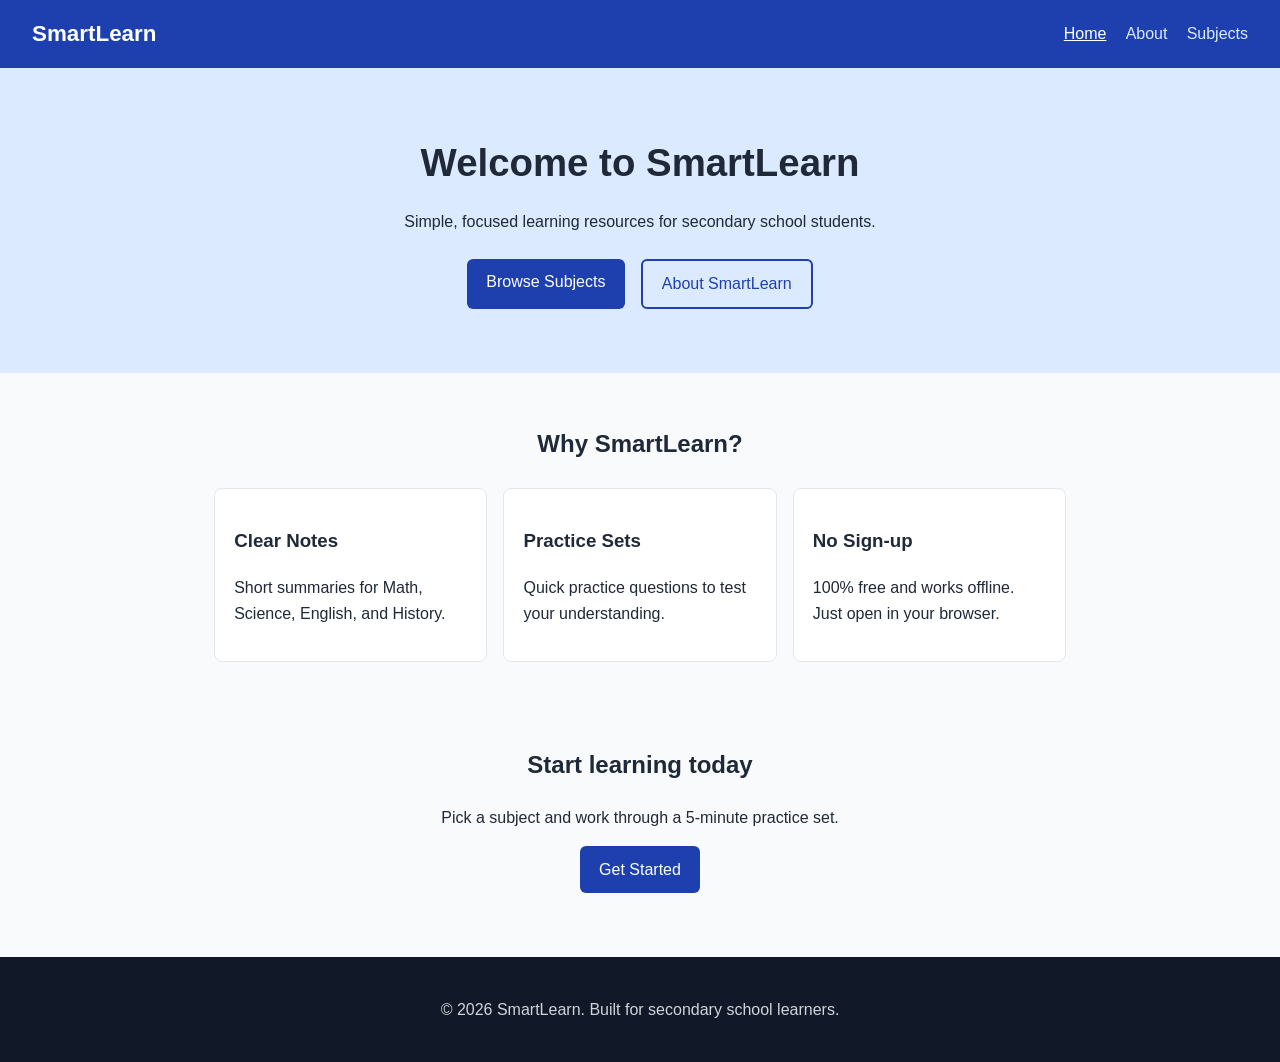
==== index.html @ db3de932 "Initial SmartLearn project: home, about, subjects pages" ====
<!DOCTYPE html>
<html lang="en">
<head>
  <meta charset="UTF-8" />
  <meta name="viewport" content="width=device-width, initial-scale=1.0" />
  <title>SmartLearn - Home</title>
  <link rel="stylesheet" href="styles.css" />
</head>
<body>
  <header>
    <nav class="navbar">
      <a href="index.html" class="logo">SmartLearn</a>
      <ul class="nav-links">
        <li><a href="index.html" class="active">Home</a></li>
        <li><a href="about.html">About</a></li>
        <li><a href="subjects.html">Subjects</a></li>
      </ul>
    </nav>
  </header>

  <main>
    <section class="hero">
      <h1>Welcome to SmartLearn</h1>
      <p>Simple, focused learning resources for secondary school students.</p>
      <div class="hero-buttons">
        <a href="subjects.html" class="btn">Browse Subjects</a>
        <a href="about.html" class="btn btn-outline">About SmartLearn</a>
      </div>
    </section>

    <section class="features">
      <h2>Why SmartLearn?</h2>
      <div class="card-grid">
        <div class="card">
          <h3>Clear Notes</h3>
          <p>Short summaries for Math, Science, English, and History.</p>
        </div>
        <div class="card">
          <h3>Practice Sets</h3>
          <p>Quick practice questions to test your understanding.</p>
        </div>
        <div class="card">
          <h3>No Sign-up</h3>
          <p>100% free and works offline. Just open in your browser.</p>
        </div>
      </div>
    </section>

    <section class="cta">
      <h2>Start learning today</h2>
      <p>Pick a subject and work through a 5-minute practice set.</p>
      <a href="subjects.html" class="btn">Get Started</a>
    </section>
  </main>

  <footer>
    <p>&copy; 2026 SmartLearn. Built for secondary school learners.</p>
  </footer>

  <script src="script.js"></script>
</body>
</html>
---- styles.css ----
/* SmartLearn - basic styling, no dependencies */
* {
  box-sizing: border-box;
}

body {
  margin: 0;
  font-family: Arial, Helvetica, sans-serif;
  line-height: 1.6;
  color: #1f2937;
  background: #f8fafc;
}

.navbar {
  display: flex;
  justify-content: space-between;
  align-items: center;
  padding: 1rem 2rem;
  background: #1e40af;
  color: #fff;
}

.logo {
  font-size: 1.4rem;
  font-weight: bold;
  color: #fff;
  text-decoration: none;
}

.nav-links {
  list-style: none;
  display: flex;
  gap: 1.2rem;
  margin: 0;
  padding: 0;
}

.nav-links a {
  color: #dbeafe;
  text-decoration: none;
}

.nav-links a.active,
.nav-links a:hover {
  color: #fff;
  text-decoration: underline;
}

.hero {
  text-align: center;
  padding: 4rem 1.5rem;
  background: #dbeafe;
}

.hero h1 {
  margin: 0 0 0.5rem;
  font-size: 2.4rem;
}

.hero-buttons {
  margin-top: 1.5rem;
  display: flex;
  gap: 1rem;
  justify-content: center;
  flex-wrap: wrap;
}

.container {
  max-width: 900px;
  margin: 0 auto;
  padding: 2rem 1.5rem;
}

.features,
.cta {
  max-width: 900px;
  margin: 0 auto;
  padding: 2rem 1.5rem;
  text-align: center;
}

.card-grid {
  display: grid;
  grid-template-columns: repeat(auto-fit, minmax(220px, 1fr));
  gap: 1rem;
  margin-top: 1.5rem;
  text-align: left;
}

.card {
  background: #fff;
  border: 1px solid #e5e7eb;
  border-radius: 8px;
  padding: 1.2rem;
}

.btn {
  display: inline-block;
  background: #1e40af;
  color: #fff;
  padding: 0.65rem 1.2rem;
  border: none;
  border-radius: 6px;
  text-decoration: none;
  cursor: pointer;
  font-size: 1rem;
}

.btn:hover {
  background: #1e3a8a;
}

.btn-outline {
  background: transparent;
  color: #1e40af;
  border: 2px solid #1e40af;
}

.btn-small {
  padding: 0.45rem 0.8rem;
  font-size: 0.9rem;
  margin-top: 0.5rem;
}

#searchInput {
  width: 100%;
  max-width: 400px;
  padding: 0.6rem;
  font-size: 1rem;
  border: 1px solid #cbd5e1;
  border-radius: 6px;
  margin-top: 1rem;
}

.muted {
  color: #64748b;
  font-size: 0.95rem;
}

.practice-set {
  margin-top: 1rem;
  padding: 0.8rem;
  background: #f1f5f9;
  border-radius: 6px;
}

.practice-set ul {
  margin: 0.5rem 0 0;
  padding-left: 1.2rem;
}

footer {
  text-align: center;
  padding: 1.5rem;
  background: #111827;
  color: #d1d5db;
  margin-top: 2rem;
}
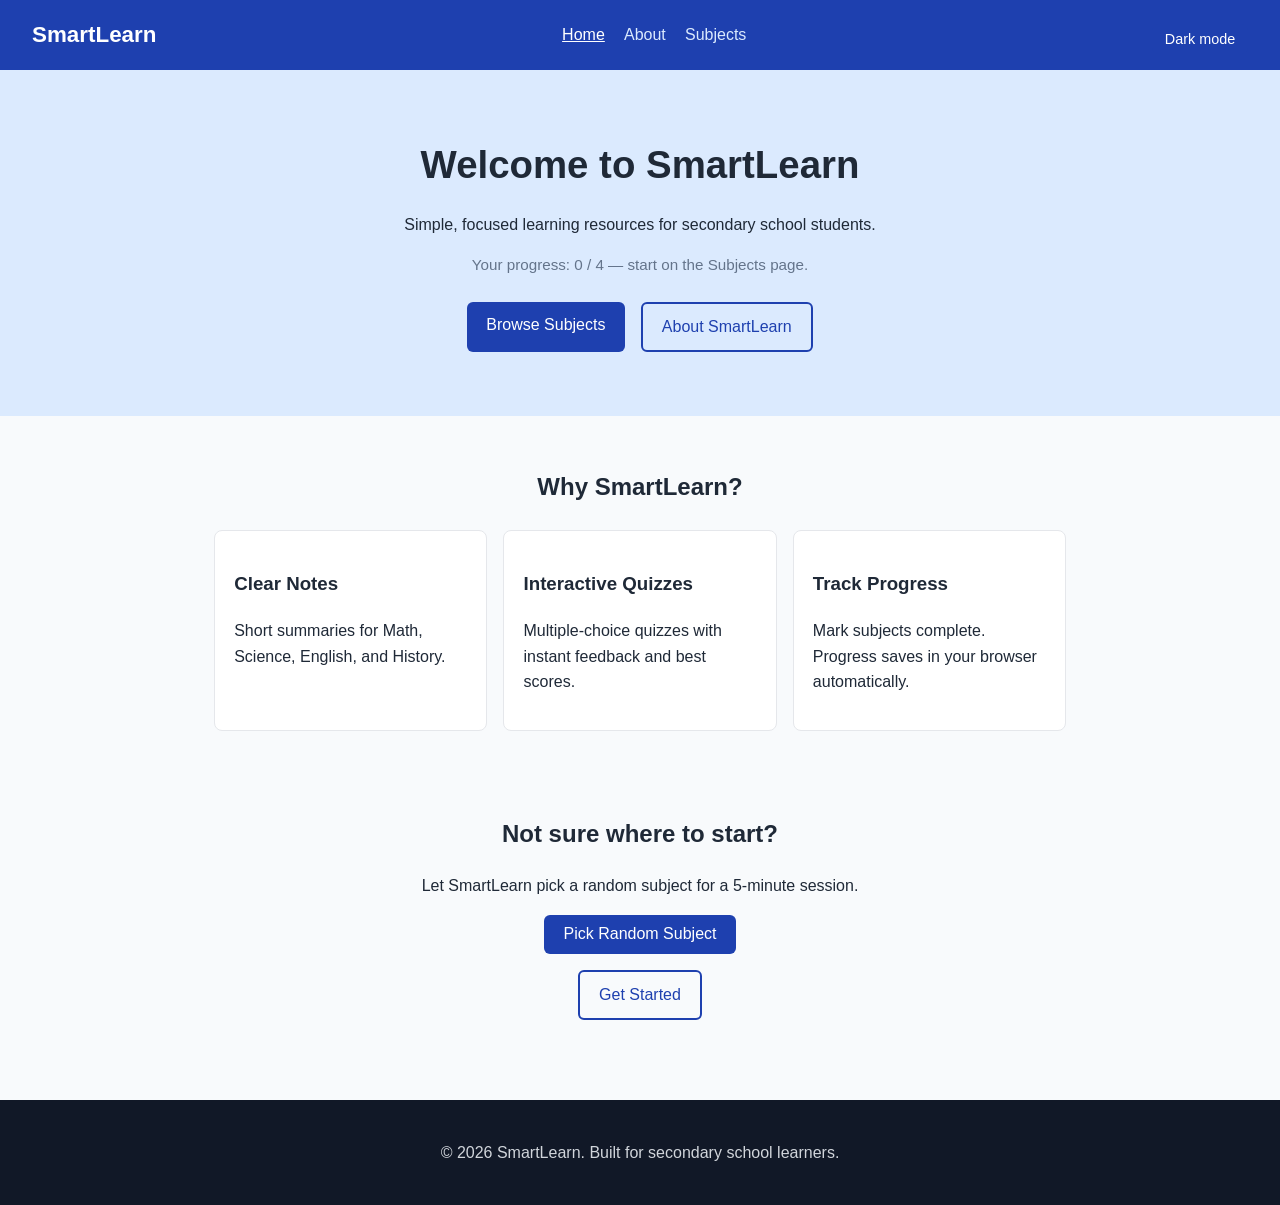
==== commit ba3404aa: "Make SmartLearn interactive: quizzes, progress, dark mode, random picker" ====
--- a/index.html
+++ b/index.html
@@ -15,6 +15,7 @@
         <li><a href="about.html">About</a></li>
         <li><a href="subjects.html">Subjects</a></li>
       </ul>
+      <button type="button" id="themeToggle" class="btn btn-small theme-btn" aria-label="Toggle dark mode">Dark mode</button>
     </nav>
   </header>
 
@@ -22,6 +23,7 @@
     <section class="hero">
       <h1>Welcome to SmartLearn</h1>
       <p>Simple, focused learning resources for secondary school students.</p>
+      <p id="homeProgress" class="muted"></p>
       <div class="hero-buttons">
         <a href="subjects.html" class="btn">Browse Subjects</a>
         <a href="about.html" class="btn btn-outline">About SmartLearn</a>
@@ -36,20 +38,22 @@
           <p>Short summaries for Math, Science, English, and History.</p>
         </div>
         <div class="card">
-          <h3>Practice Sets</h3>
-          <p>Quick practice questions to test your understanding.</p>
+          <h3>Interactive Quizzes</h3>
+          <p>Multiple-choice quizzes with instant feedback and best scores.</p>
         </div>
         <div class="card">
-          <h3>No Sign-up</h3>
-          <p>100% free and works offline. Just open in your browser.</p>
+          <h3>Track Progress</h3>
+          <p>Mark subjects complete. Progress saves in your browser automatically.</p>
         </div>
       </div>
     </section>
 
     <section class="cta">
-      <h2>Start learning today</h2>
-      <p>Pick a subject and work through a 5-minute practice set.</p>
-      <a href="subjects.html" class="btn">Get Started</a>
+      <h2>Not sure where to start?</h2>
+      <p>Let SmartLearn pick a random subject for a 5-minute session.</p>
+      <button type="button" id="randomBtn" class="btn">Pick Random Subject</button>
+      <p id="randomPick" class="muted" aria-live="polite"></p>
+      <p><a href="subjects.html" class="btn btn-outline">Get Started</a></p>
     </section>
   </main>
 
--- a/styles.css
+++ b/styles.css
@@ -1,23 +1,55 @@
-/* SmartLearn - basic styling, no dependencies */
+/* SmartLearn - lightweight, no dependencies */
 * {
   box-sizing: border-box;
+}
+
+:root {
+  --bg: #f8fafc;
+  --card: #fff;
+  --text: #1f2937;
+  --muted: #64748b;
+  --border: #e5e7eb;
+  --primary: #1e40af;
+  --primary-dark: #1e3a8a;
+  --hero: #dbeafe;
+  --panel: #f1f5f9;
+  --good: #15803d;
+  --bad: #b91c1c;
+}
+
+body.dark {
+  --bg: #0f172a;
+  --card: #1e293b;
+  --text: #e2e8f0;
+  --muted: #94a3b8;
+  --border: #334155;
+  --primary: #60a5fa;
+  --primary-dark: #3b82f6;
+  --hero: #1e293b;
+  --panel: #0b1220;
 }
 
 body {
   margin: 0;
   font-family: Arial, Helvetica, sans-serif;
   line-height: 1.6;
-  color: #1f2937;
-  background: #f8fafc;
+  color: var(--text);
+  background: var(--bg);
 }
 
 .navbar {
   display: flex;
   justify-content: space-between;
   align-items: center;
+  flex-wrap: wrap;
+  gap: 0.5rem;
   padding: 1rem 2rem;
   background: #1e40af;
   color: #fff;
+}
+
+body.dark .navbar {
+  background: #020617;
 }
 
 .logo {
@@ -46,10 +78,19 @@
   text-decoration: underline;
 }
 
+.theme-btn {
+  background: #fff;
+  color: #1e40af;
+}
+
+.theme-btn:hover {
+  background: #dbeafe;
+}
+
 .hero {
   text-align: center;
   padding: 4rem 1.5rem;
-  background: #dbeafe;
+  background: var(--hero);
 }
 
 .hero h1 {
@@ -81,17 +122,22 @@
 
 .card-grid {
   display: grid;
-  grid-template-columns: repeat(auto-fit, minmax(220px, 1fr));
+  grid-template-columns: repeat(auto-fit, minmax(240px, 1fr));
   gap: 1rem;
   margin-top: 1.5rem;
   text-align: left;
 }
 
 .card {
-  background: #fff;
-  border: 1px solid #e5e7eb;
+  background: var(--card);
+  border: 1px solid var(--border);
   border-radius: 8px;
   padding: 1.2rem;
+}
+
+.card.flash {
+  outline: 3px solid var(--primary);
+  transition: outline 0.3s;
 }
 
 .btn {
@@ -104,6 +150,12 @@
   text-decoration: none;
   cursor: pointer;
   font-size: 1rem;
+  font-family: inherit;
+}
+
+body.dark .btn {
+  background: var(--primary);
+  color: #020617;
 }
 
 .btn:hover {
@@ -116,37 +168,167 @@
   border: 2px solid #1e40af;
 }
 
+body.dark .btn-outline {
+  color: var(--primary);
+  border-color: var(--primary);
+  background: transparent;
+}
+
+.btn-outline:hover {
+  background: #1e40af;
+  color: #fff;
+}
+
 .btn-small {
   padding: 0.45rem 0.8rem;
   font-size: 0.9rem;
   margin-top: 0.5rem;
 }
 
+.card-actions {
+  display: flex;
+  flex-wrap: wrap;
+  gap: 0.5rem;
+  margin-top: 0.5rem;
+}
+
+.toolbar {
+  display: flex;
+  flex-wrap: wrap;
+  gap: 0.5rem;
+  align-items: center;
+  margin-top: 1rem;
+}
+
 #searchInput {
-  width: 100%;
+  flex: 1;
+  min-width: 200px;
   max-width: 400px;
   padding: 0.6rem;
   font-size: 1rem;
-  border: 1px solid #cbd5e1;
-  border-radius: 6px;
+  font-family: inherit;
+  color: var(--text);
+  background: var(--card);
+  border: 1px solid var(--border);
+  border-radius: 6px;
+}
+
+.muted {
+  color: var(--muted);
+  font-size: 0.95rem;
+}
+
+.badge {
+  display: inline-block;
+  font-size: 0.75rem;
+  background: #16a34a;
+  color: #fff;
+  border-radius: 999px;
+  padding: 0.1rem 0.6rem;
+  vertical-align: middle;
+}
+
+.complete-btn.completed {
+  background: #16a34a;
+  border-color: #16a34a;
+  color: #fff;
+}
+
+.progress-wrap {
   margin-top: 1rem;
 }
 
-.muted {
-  color: #64748b;
-  font-size: 0.95rem;
-}
-
-.practice-set {
+.progress-bar {
+  height: 12px;
+  background: var(--panel);
+  border: 1px solid var(--border);
+  border-radius: 999px;
+  overflow: hidden;
+}
+
+#progressFill {
+  height: 100%;
+  width: 0;
+  background: #16a34a;
+  transition: width 0.3s;
+}
+
+.practice-set,
+.quiz-box {
   margin-top: 1rem;
   padding: 0.8rem;
-  background: #f1f5f9;
+  background: var(--panel);
   border-radius: 6px;
 }
 
 .practice-set ul {
   margin: 0.5rem 0 0;
   padding-left: 1.2rem;
+}
+
+.quiz-q {
+  font-weight: bold;
+  margin: 0.8rem 0 0.4rem;
+}
+
+.quiz-options {
+  display: grid;
+  gap: 0.4rem;
+  margin-bottom: 0.5rem;
+}
+
+.quiz-option {
+  text-align: left;
+  padding: 0.5rem 0.7rem;
+  border: 1px solid var(--border);
+  border-radius: 6px;
+  background: var(--card);
+  color: var(--text);
+  cursor: pointer;
+  font-family: inherit;
+  font-size: 0.95rem;
+}
+
+.quiz-option:hover:not(:disabled) {
+  border-color: var(--primary);
+}
+
+.quiz-option.correct {
+  border-color: var(--good);
+  background: #dcfce7;
+  color: #14532d;
+}
+
+.quiz-option.wrong {
+  border-color: var(--bad);
+  background: #fee2e2;
+  color: #7f1d1d;
+}
+
+.quiz-feedback {
+  font-size: 0.95rem;
+  margin: 0.4rem 0;
+}
+
+.quiz-feedback.good {
+  color: var(--good);
+}
+
+.quiz-feedback.bad {
+  color: var(--bad);
+}
+
+details {
+  background: var(--card);
+  border: 1px solid var(--border);
+  border-radius: 6px;
+  padding: 0.7rem 1rem;
+  margin: 0.6rem 0;
+}
+
+summary {
+  cursor: pointer;
+  font-weight: bold;
 }
 
 footer {
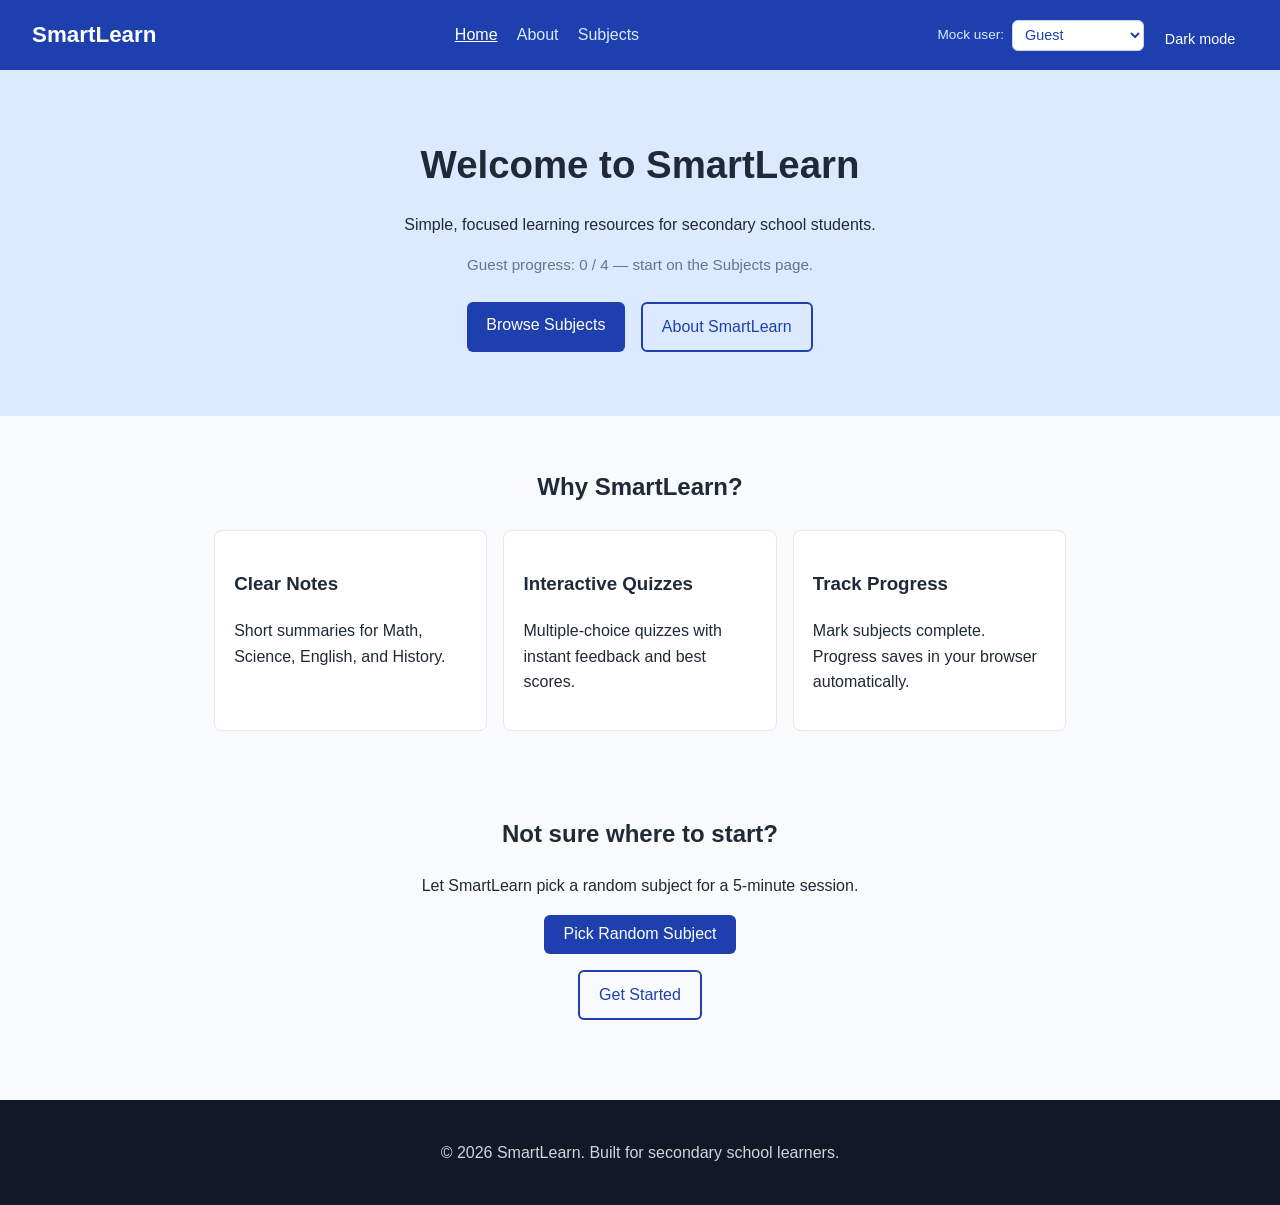
==== commit 180301ca: "Start Phase 2: mock users per-page, per-user progress, local SQLite schema" ====
--- a/index.html
+++ b/index.html
@@ -15,7 +15,15 @@
         <li><a href="about.html">About</a></li>
         <li><a href="subjects.html">Subjects</a></li>
       </ul>
-      <button type="button" id="themeToggle" class="btn btn-small theme-btn" aria-label="Toggle dark mode">Dark mode</button>
+      <div class="nav-tools">
+        <label class="auth-label" for="userSelect">Mock user:</label>
+        <select id="userSelect" aria-label="Mock user">
+          <option value="guest">Guest</option>
+          <option value="test-student">Test Student</option>
+          <option value="demo-teacher">Demo Teacher</option>
+        </select>
+        <button type="button" id="themeToggle" class="btn btn-small theme-btn" aria-label="Toggle dark mode">Dark mode</button>
+      </div>
     </nav>
   </header>
 
--- a/styles.css
+++ b/styles.css
@@ -83,6 +83,28 @@
   color: #1e40af;
 }
 
+.nav-tools {
+  display: flex;
+  align-items: center;
+  gap: 0.5rem;
+  flex-wrap: wrap;
+}
+
+.auth-label {
+  color: #dbeafe;
+  font-size: 0.85rem;
+}
+
+#userSelect {
+  font-family: inherit;
+  font-size: 0.9rem;
+  padding: 0.35rem 0.5rem;
+  border-radius: 6px;
+  border: 1px solid #cbd5e1;
+  background: #fff;
+  color: #1e40af;
+}
+
 .theme-btn:hover {
   background: #dbeafe;
 }
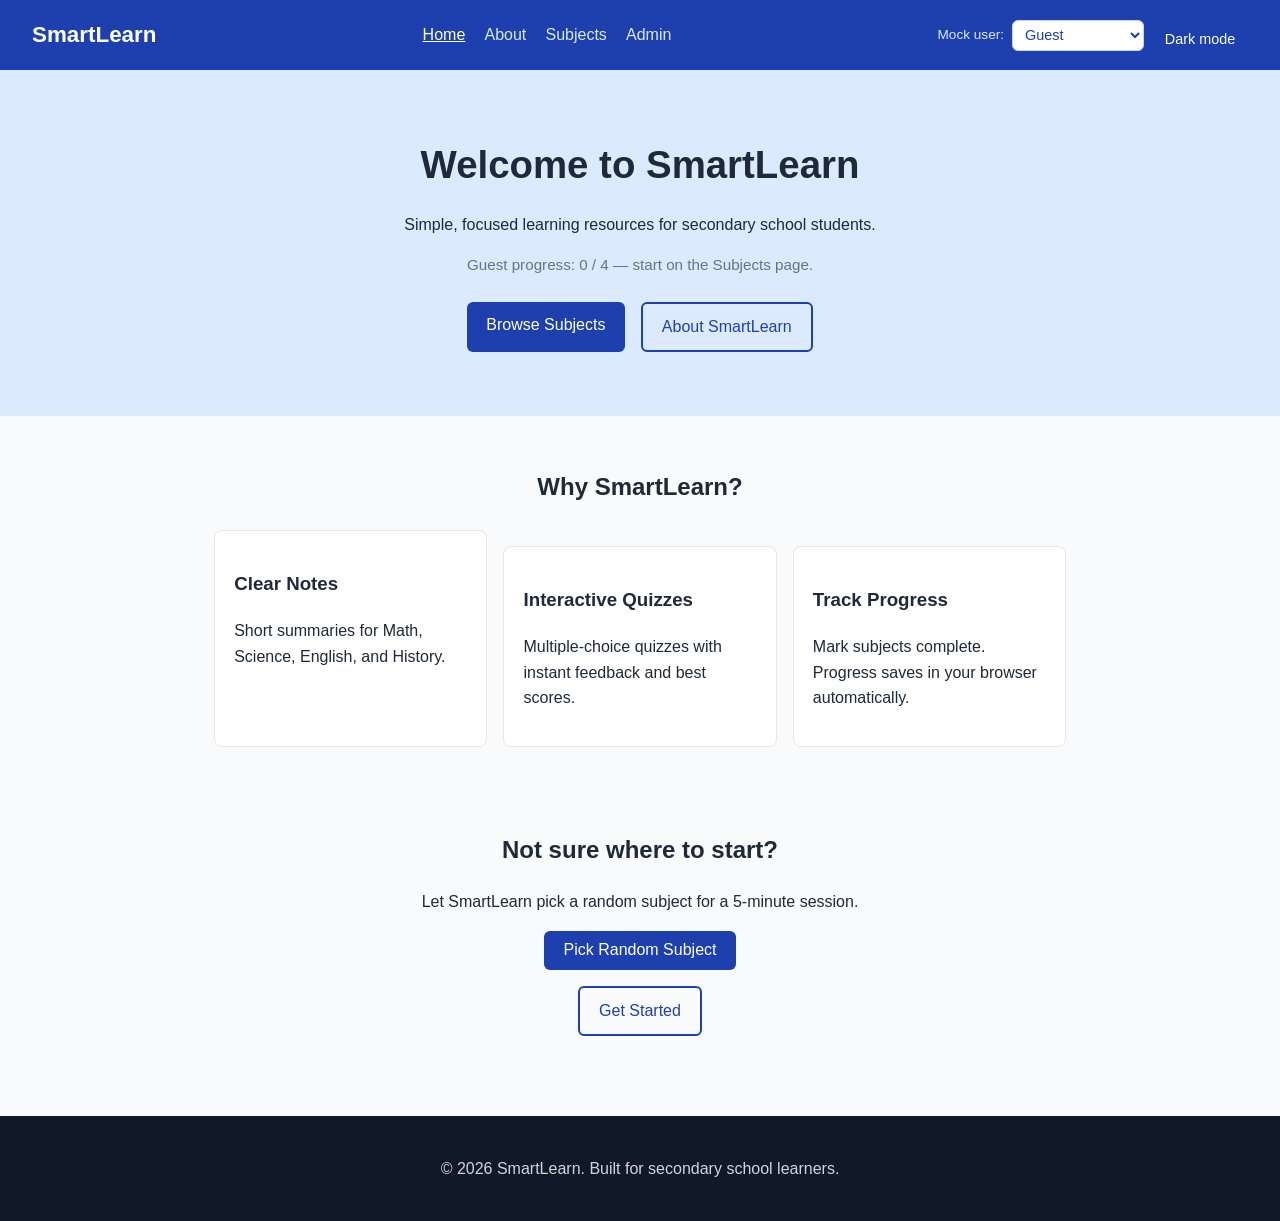
==== commit 4398a2d6: "Start Phase 3: admin.html teacher editing with export-import, custom quiz merge" ====
--- a/index.html
+++ b/index.html
@@ -14,6 +14,7 @@
         <li><a href="index.html" class="active">Home</a></li>
         <li><a href="about.html">About</a></li>
         <li><a href="subjects.html">Subjects</a></li>
+        <li><a href="admin.html">Admin</a></li>
       </ul>
       <div class="nav-tools">
         <label class="auth-label" for="userSelect">Mock user:</label>
--- a/styles.css
+++ b/styles.css
@@ -348,6 +348,47 @@
   margin: 0.6rem 0;
 }
 
+.form-row {
+  display: grid;
+  gap: 0.3rem;
+  margin: 0.7rem 0;
+}
+
+.form-row label {
+  font-weight: bold;
+  font-size: 0.95rem;
+}
+
+.form-row input[type="text"],
+.form-row select,
+textarea {
+  font-family: inherit;
+  font-size: 1rem;
+  color: var(--text);
+  background: var(--card);
+  border: 1px solid var(--border);
+  border-radius: 6px;
+  padding: 0.55rem 0.7rem;
+  width: 100%;
+}
+
+textarea {
+  min-height: 110px;
+  resize: vertical;
+}
+
+main .card + .card {
+  margin-top: 1rem;
+}
+
+.custom-item {
+  border: 1px solid var(--border);
+  border-radius: 6px;
+  padding: 0.6rem 0.8rem;
+  margin: 0.6rem 0;
+  background: var(--card);
+}
+
 summary {
   cursor: pointer;
   font-weight: bold;
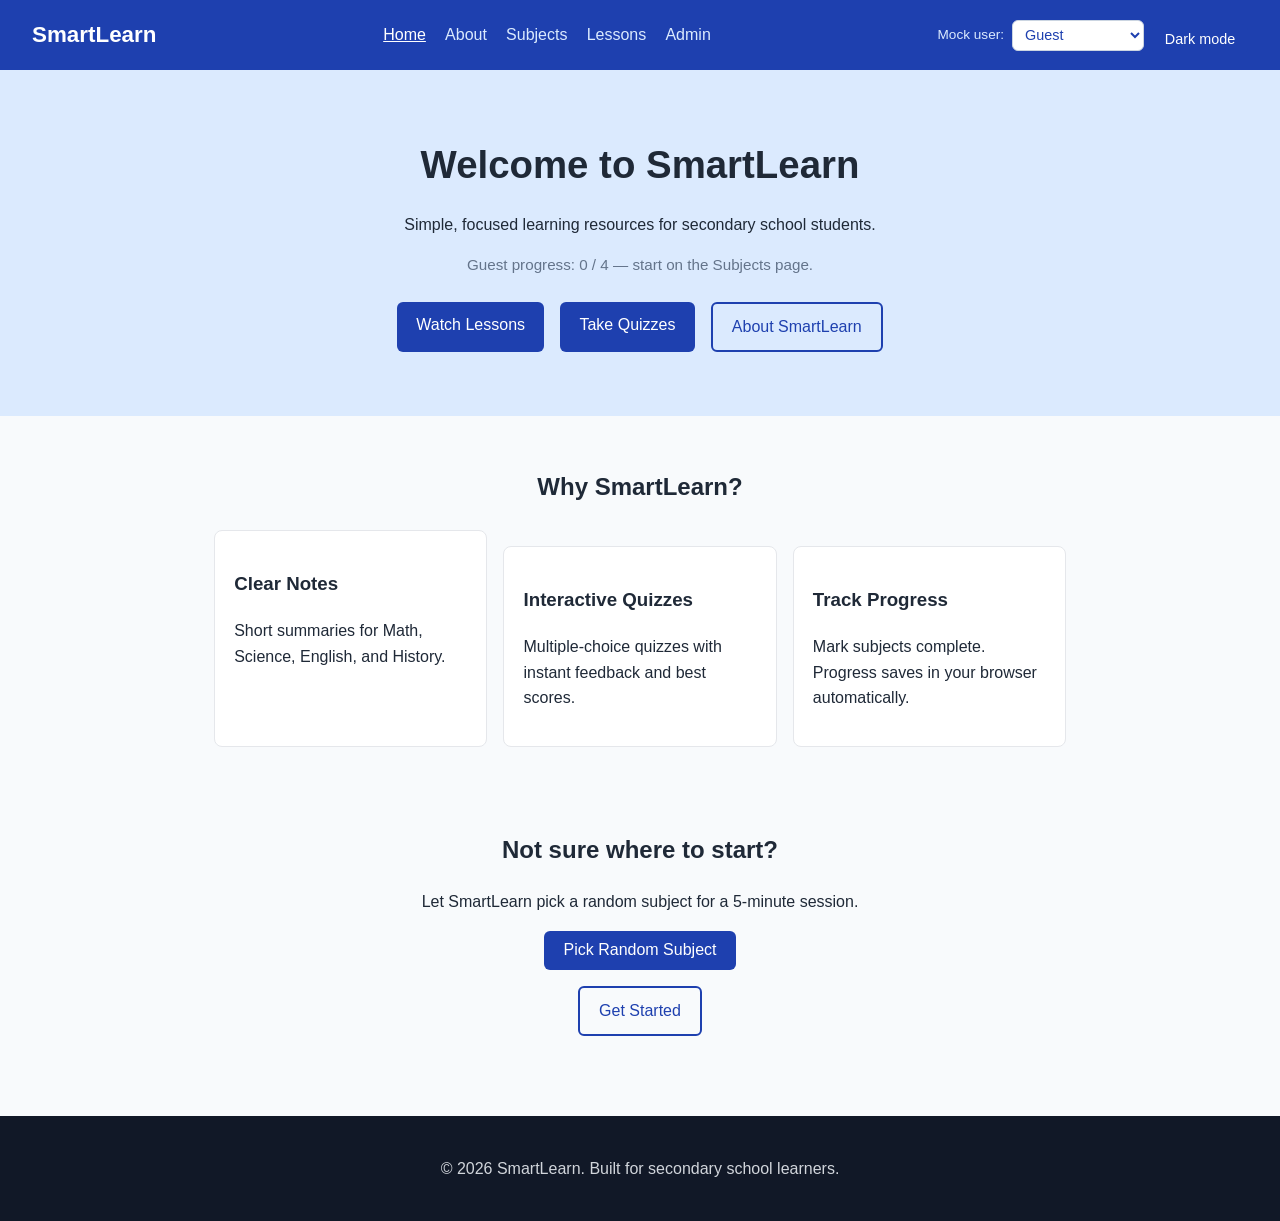
==== commit d98032cf: "Add video lessons: student watch page plus tutor uploads in Admin" ====
--- a/index.html
+++ b/index.html
@@ -14,6 +14,7 @@
         <li><a href="index.html" class="active">Home</a></li>
         <li><a href="about.html">About</a></li>
         <li><a href="subjects.html">Subjects</a></li>
+        <li><a href="lessons.html">Lessons</a></li>
         <li><a href="admin.html">Admin</a></li>
       </ul>
       <div class="nav-tools">
@@ -34,7 +35,8 @@
       <p>Simple, focused learning resources for secondary school students.</p>
       <p id="homeProgress" class="muted"></p>
       <div class="hero-buttons">
-        <a href="subjects.html" class="btn">Browse Subjects</a>
+        <a href="lessons.html" class="btn">Watch Lessons</a>
+        <a href="subjects.html" class="btn">Take Quizzes</a>
         <a href="about.html" class="btn btn-outline">About SmartLearn</a>
       </div>
     </section>
--- a/styles.css
+++ b/styles.css
@@ -389,6 +389,32 @@
   background: var(--card);
 }
 
+.video-wrap {
+  margin: 0.6rem 0;
+  border-radius: 8px;
+  overflow: hidden;
+  background: #000;
+}
+
+.video-wrap video,
+.video-wrap iframe {
+  display: block;
+  width: 100%;
+  aspect-ratio: 16 / 9;
+  border: 0;
+  background: #000;
+}
+
+.lesson-meta {
+  font-size: 0.9rem;
+}
+
+.watched-btn.watched {
+  background: #16a34a;
+  border-color: #16a34a;
+  color: #fff;
+}
+
 summary {
   cursor: pointer;
   font-weight: bold;
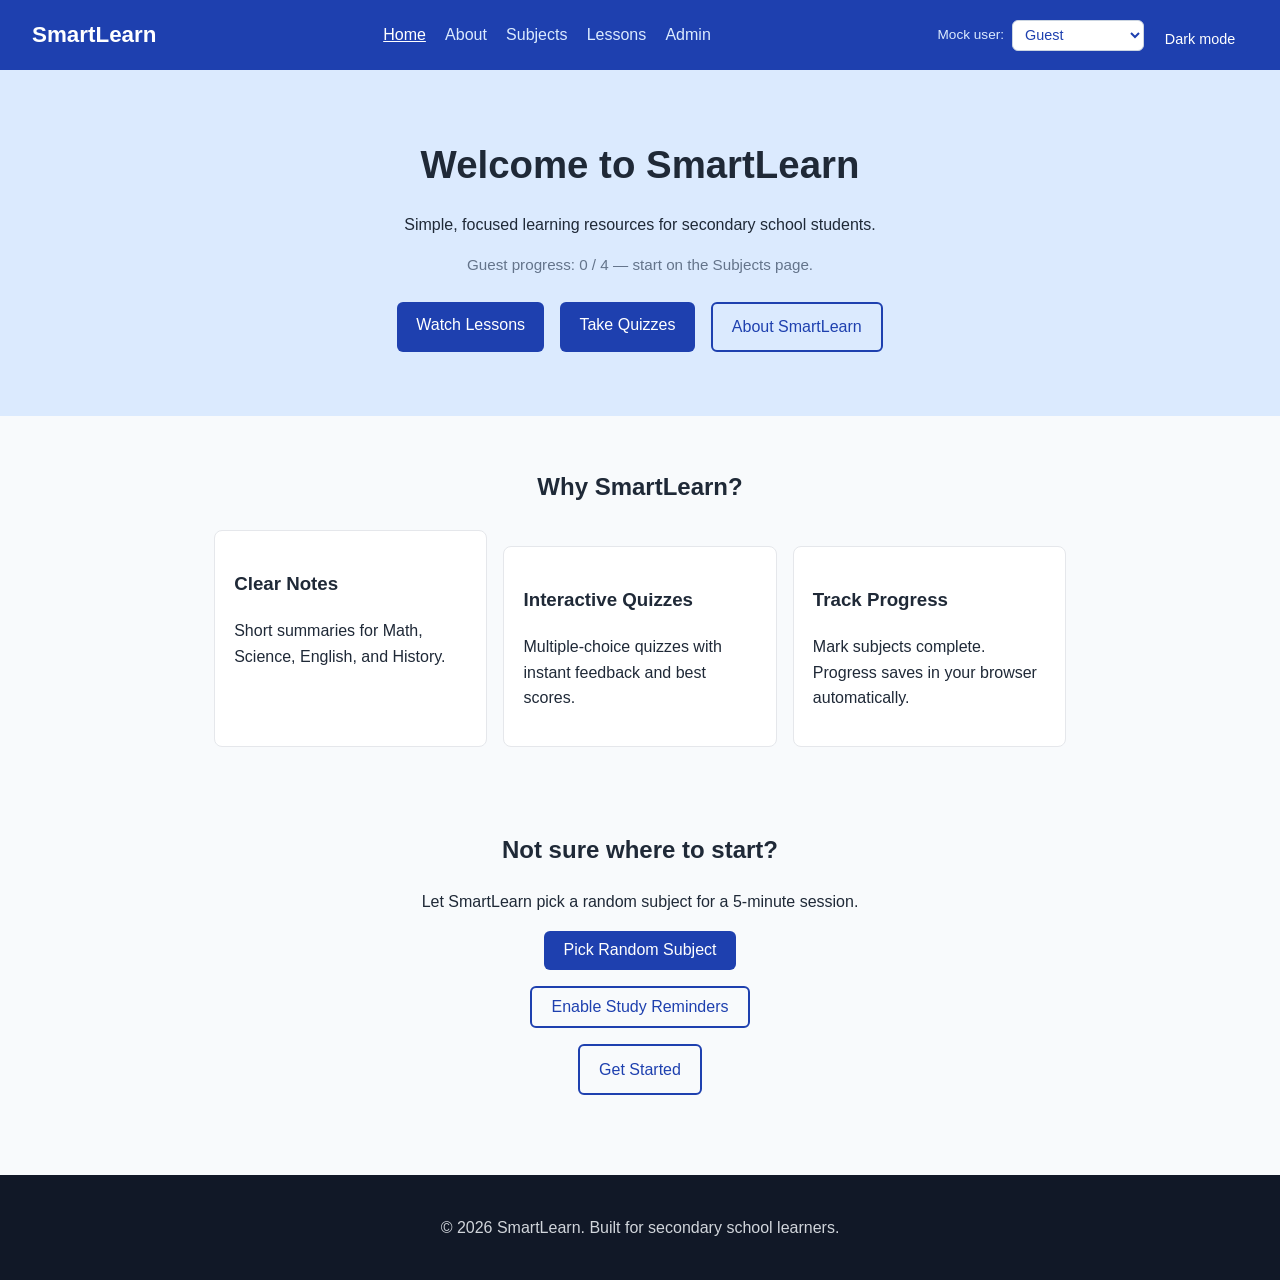
==== commit 4220ddaf: "Round 2 PWA items: sync handlers, push demo, manifest IDs and origins" ====
--- a/index.html
+++ b/index.html
@@ -5,6 +5,9 @@
   <meta name="viewport" content="width=device-width, initial-scale=1.0" />
   <title>SmartLearn - Home</title>
   <link rel="stylesheet" href="styles.css" />
+  <link rel="manifest" href="manifest.json" />
+  <meta name="theme-color" content="#1e40af" />
+  <link rel="apple-touch-icon" href="icons/icon-192.png" />
 </head>
 <body>
   <header>
@@ -64,6 +67,10 @@
       <p>Let SmartLearn pick a random subject for a 5-minute session.</p>
       <button type="button" id="randomBtn" class="btn">Pick Random Subject</button>
       <p id="randomPick" class="muted" aria-live="polite"></p>
+      <p>
+        <button type="button" id="reminderBtn" class="btn btn-outline">Enable Study Reminders</button>
+      </p>
+      <p id="reminderMsg" class="muted" aria-live="polite"></p>
       <p><a href="subjects.html" class="btn btn-outline">Get Started</a></p>
     </section>
   </main>
